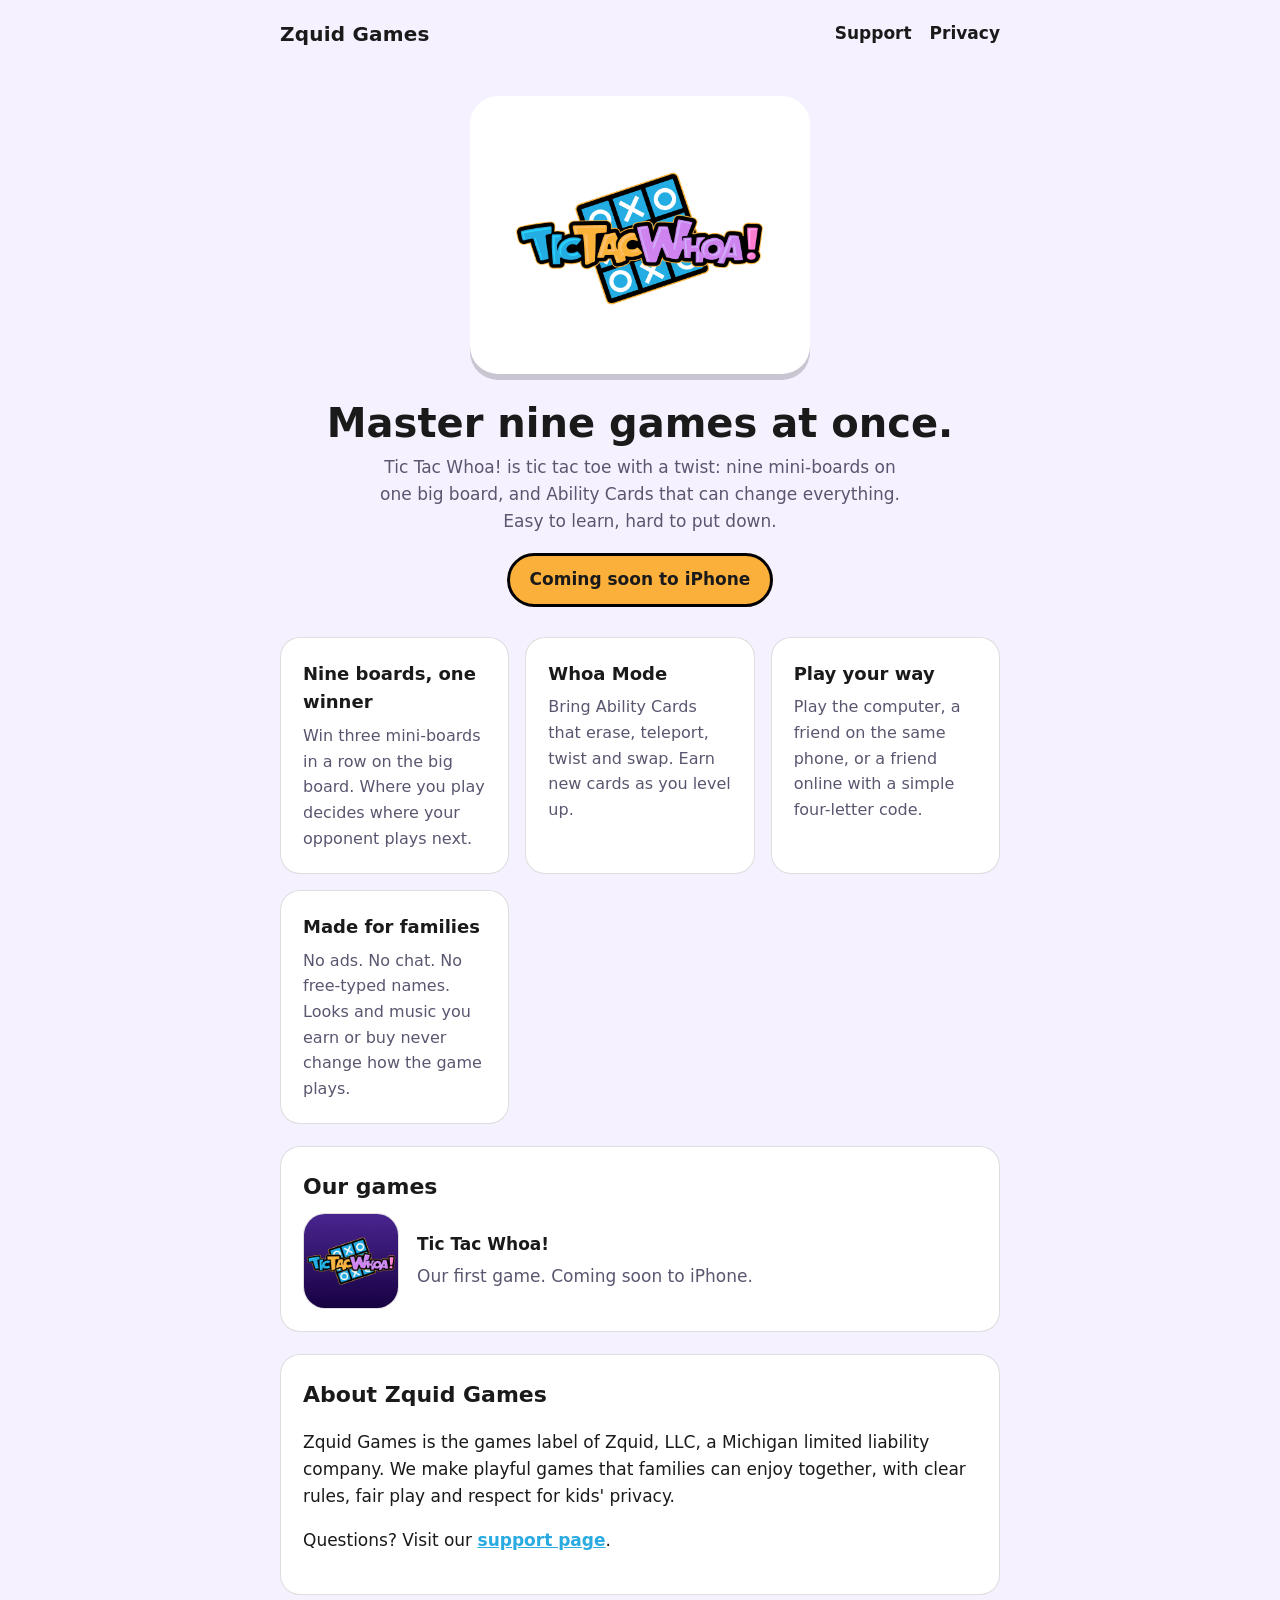
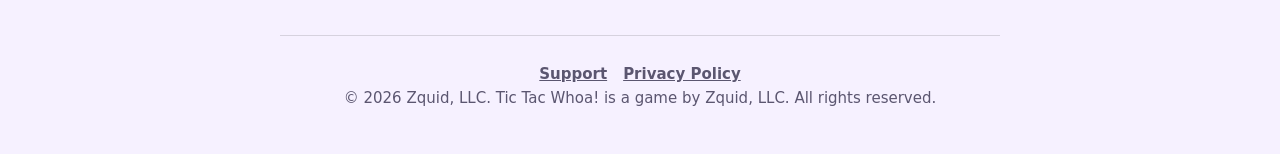
==== index.html @ 89dc0cd0 "Zquid Games website Co-Authored-By: Claude Sonnet 5.5 <noreply@anthropic.com>" ====
<!doctype html>
<html lang="en">
<head>
<meta charset="utf-8">
<meta name="viewport" content="width=device-width, initial-scale=1">
<title>Zquid Games | Tic Tac Whoa!</title>
<meta name="description" content="Zquid Games makes playful games for families. Our first game is Tic Tac Whoa!: nine games of tic tac toe at once, with Ability Cards that change the board.">
<link rel="icon" href="icon.png">
<link rel="stylesheet" href="style.css">
</head>
<body>
<div class="wrap">
  <header class="site">
    <a class="brand" href="index.html">Zquid Games</a>
    <nav><a href="support.html">Support</a><a href="privacy.html">Privacy</a></nav>
  </header>

  <section class="hero">
    <img class="logo" src="logo.png" alt="Tic Tac Whoa!" width="340" height="272">
    <h1>Master nine games at once.</h1>
    <p>Tic Tac Whoa! is tic tac toe with a twist: nine mini-boards on one big board, and Ability Cards that can change everything. Easy to learn, hard to put down.</p>
    <a class="pill" href="support.html">Coming soon to iPhone</a>
  </section>

  <section class="cards">
    <div class="card"><h3>Nine boards, one winner</h3><p>Win three mini-boards in a row on the big board. Where you play decides where your opponent plays next.</p></div>
    <div class="card"><h3>Whoa Mode</h3><p>Bring Ability Cards that erase, teleport, twist and swap. Earn new cards as you level up.</p></div>
    <div class="card"><h3>Play your way</h3><p>Play the computer, a friend on the same phone, or a friend online with a simple four-letter code.</p></div>
    <div class="card"><h3>Made for families</h3><p>No ads. No chat. No free-typed names. Looks and music you earn or buy never change how the game plays.</p></div>
  </section>

  <section class="card">
    <h2>Our games</h2>
    <div class="game">
      <img src="icon.png" alt="Tic Tac Whoa! app icon">
      <div class="text">
        <strong>Tic Tac Whoa!</strong>
        <p>Our first game. Coming soon to iPhone.</p>
      </div>
    </div>
  </section>

  <section class="card">
    <h2>About Zquid Games</h2>
    <p>Zquid Games is the games label of Zquid, LLC, a Michigan limited liability company. We make playful games that families can enjoy together, with clear rules, fair play and respect for kids' privacy.</p>
    <p>Questions? Visit our <a href="support.html">support page</a>.</p>
  </section>

  <footer class="site">
    <div><a href="support.html">Support</a><a href="privacy.html">Privacy Policy</a></div>
    <div>&copy; 2026 Zquid, LLC. Tic Tac Whoa! is a game by Zquid, LLC. All rights reserved.</div>
  </footer>
</div>
</body>
</html>
---- style.css ----
:root {
  --bg: #F6F1FF;
  --card: #FFFFFF;
  --ink: #1A1A1A;
  --muted: #5B5670;
  --blue: #29ABE2;
  --purple: #CD82ED;
  --orange: #FBB03B;
  --pink: #FF7BD0;
  --line: rgba(26, 26, 26, 0.14);
}
@media (prefers-color-scheme: dark) {
  :root {
    --bg: #17131F;
    --card: #231D31;
    --ink: #F4EFFF;
    --muted: #B9B0D0;
    --line: rgba(244, 239, 255, 0.18);
  }
}
* { box-sizing: border-box; }
html { -webkit-text-size-adjust: 100%; }
body {
  margin: 0;
  background: var(--bg);
  color: var(--ink);
  font: 17px/1.6 ui-rounded, "SF Pro Rounded", system-ui, -apple-system, "Segoe UI", Roboto, sans-serif;
}
a { color: var(--blue); font-weight: 700; }
.wrap { max-width: 760px; margin: 0 auto; padding: 0 20px; }
header.site {
  display: flex; align-items: center; justify-content: space-between; gap: 12px;
  padding: 18px 0;
}
header.site .brand { font-weight: 900; font-size: 20px; color: var(--ink); text-decoration: none; letter-spacing: 0.2px; }
header.site nav a { margin-left: 18px; text-decoration: none; color: var(--ink); font-weight: 700; }
header.site nav a:hover { color: var(--blue); }
.hero { text-align: center; padding: 28px 0 8px; }
.hero img.logo {
  width: min(340px, 80%); height: auto;
  background: #FFFFFF; border-radius: 28px; padding: 14px;
  box-shadow: 0 6px 0 rgba(0, 0, 0, 0.18);
}
.hero h1 { font-size: clamp(28px, 6vw, 40px); line-height: 1.15; margin: 18px 0 8px; font-weight: 900; }
.hero p { color: var(--muted); max-width: 540px; margin: 0 auto; }
.pill {
  display: inline-block; margin-top: 18px; padding: 10px 20px; border-radius: 999px;
  background: var(--orange); color: #1A1A1A; font-weight: 900; border: 3px solid #000; text-decoration: none;
}
.card {
  background: var(--card); border: 1px solid var(--line); border-radius: 20px;
  padding: 22px; margin: 22px 0;
}
.card h2 { margin: 0 0 8px; font-size: 22px; }
.cards { display: grid; gap: 16px; grid-template-columns: repeat(auto-fit, minmax(210px, 1fr)); margin: 22px 0; }
.cards .card { margin: 0; }
.cards .card h3 { margin: 0 0 6px; font-size: 18px; }
.cards .card p { margin: 0; color: var(--muted); font-size: 16px; }
.game { display: flex; gap: 18px; align-items: center; flex-wrap: wrap; }
.game img { width: 96px; height: 96px; border-radius: 22px; border: 1px solid var(--line); }
.game .text { flex: 1 1 260px; }
.game .text p { margin: 4px 0 0; color: var(--muted); }
main.page h1 { font-size: 32px; margin: 18px 0 4px; }
main.page h2 { margin-top: 30px; font-size: 22px; }
main.page p, main.page li { color: var(--ink); }
main.page .updated { color: var(--muted); margin-top: 0; }
.notice {
  background: #FFF3D6; color: #3A2A00; border: 2px solid var(--orange);
  border-radius: 14px; padding: 12px 16px; margin: 16px 0; font-weight: 700;
}
footer.site {
  margin-top: 40px; padding: 26px 0 44px; border-top: 1px solid var(--line);
  color: var(--muted); font-size: 15px; text-align: center;
}
footer.site a { color: var(--muted); margin: 0 8px; }
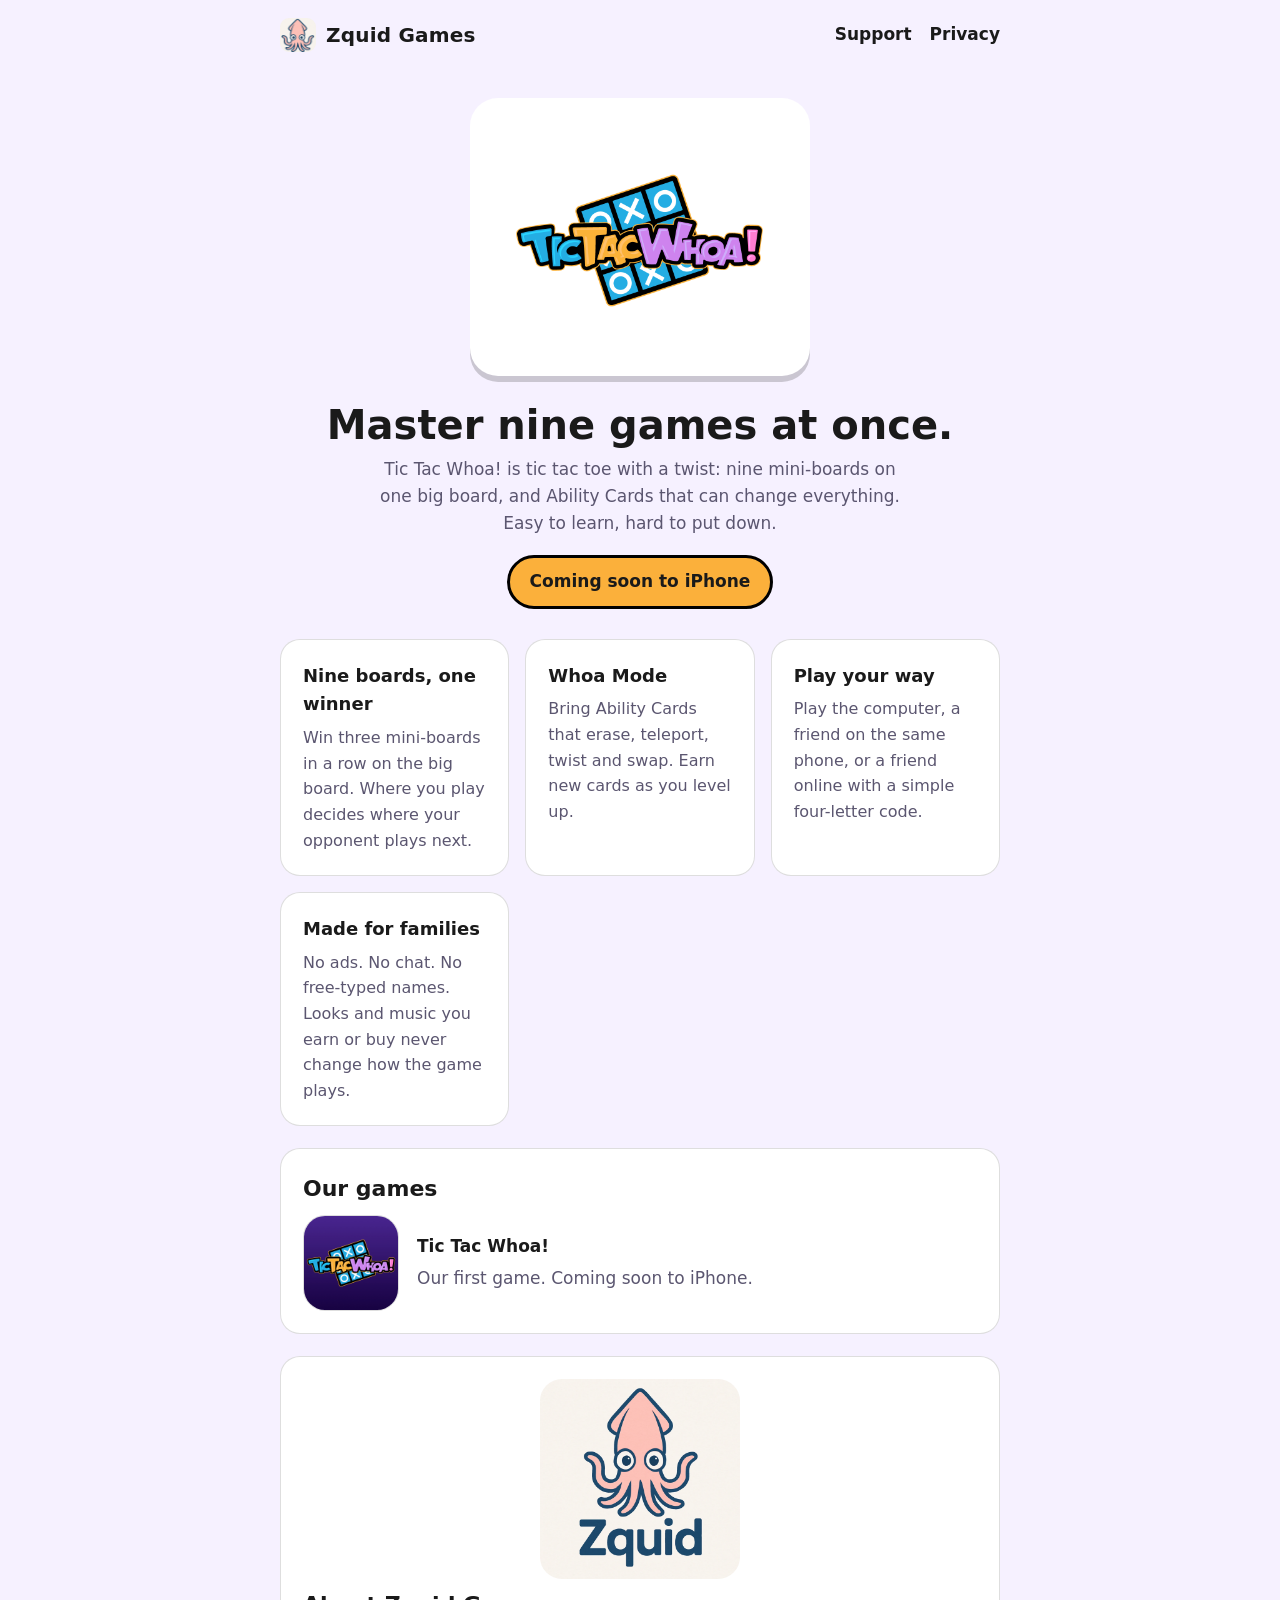
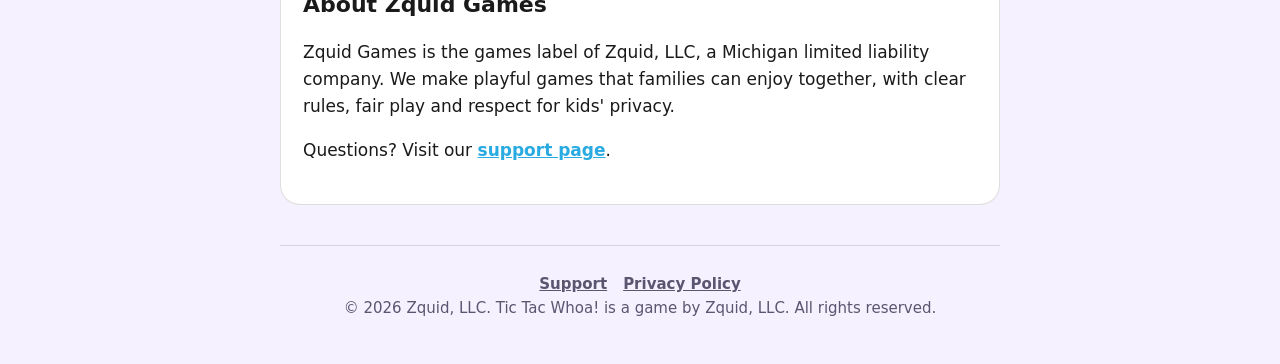
==== commit 6da6001a: "Add the Zquid logo to the website Co-Authored-By: Claude Sonnet 5.5 <noreply@anthropic.com>" ====
--- a/index.html
+++ b/index.html
@@ -5,13 +5,13 @@
 <meta name="viewport" content="width=device-width, initial-scale=1">
 <title>Zquid Games | Tic Tac Whoa!</title>
 <meta name="description" content="Zquid Games makes playful games for families. Our first game is Tic Tac Whoa!: nine games of tic tac toe at once, with Ability Cards that change the board.">
-<link rel="icon" href="icon.png">
+<link rel="icon" href="squid.png">
 <link rel="stylesheet" href="style.css">
 </head>
 <body>
 <div class="wrap">
   <header class="site">
-    <a class="brand" href="index.html">Zquid Games</a>
+    <a class="brand" href="index.html"><img src="squid.png" alt="" width="36" height="34"><span>Zquid Games</span></a>
     <nav><a href="support.html">Support</a><a href="privacy.html">Privacy</a></nav>
   </header>
 
@@ -41,6 +41,7 @@
   </section>
 
   <section class="card">
+    <img class="zquid" src="zquid-logo.png" alt="Zquid, LLC logo: a friendly pink squid" width="200" height="200">
     <h2>About Zquid Games</h2>
     <p>Zquid Games is the games label of Zquid, LLC, a Michigan limited liability company. We make playful games that families can enjoy together, with clear rules, fair play and respect for kids' privacy.</p>
     <p>Questions? Visit our <a href="support.html">support page</a>.</p>
--- a/style.css
+++ b/style.css
@@ -32,7 +32,7 @@
   display: flex; align-items: center; justify-content: space-between; gap: 12px;
   padding: 18px 0;
 }
-header.site .brand { font-weight: 900; font-size: 20px; color: var(--ink); text-decoration: none; letter-spacing: 0.2px; }
+header.site .brand { display: inline-flex; align-items: center; gap: 10px; font-weight: 900; font-size: 20px; color: var(--ink); text-decoration: none; letter-spacing: 0.2px; }
 header.site nav a { margin-left: 18px; text-decoration: none; color: var(--ink); font-weight: 700; }
 header.site nav a:hover { color: var(--blue); }
 .hero { text-align: center; padding: 28px 0 8px; }
@@ -73,3 +73,7 @@
   color: var(--muted); font-size: 15px; text-align: center;
 }
 footer.site a { color: var(--muted); margin: 0 8px; }
+header.site .brand { white-space: nowrap; }
+header.site .brand img { border-radius: 9px; }
+@media (max-width: 420px) { header.site nav a { margin-left: 12px; font-size: 16px; } header.site .brand { font-size: 18px; } }
+img.zquid { display: block; width: 200px; max-width: 60%; height: auto; margin: 0 auto 8px; border-radius: 22px; }
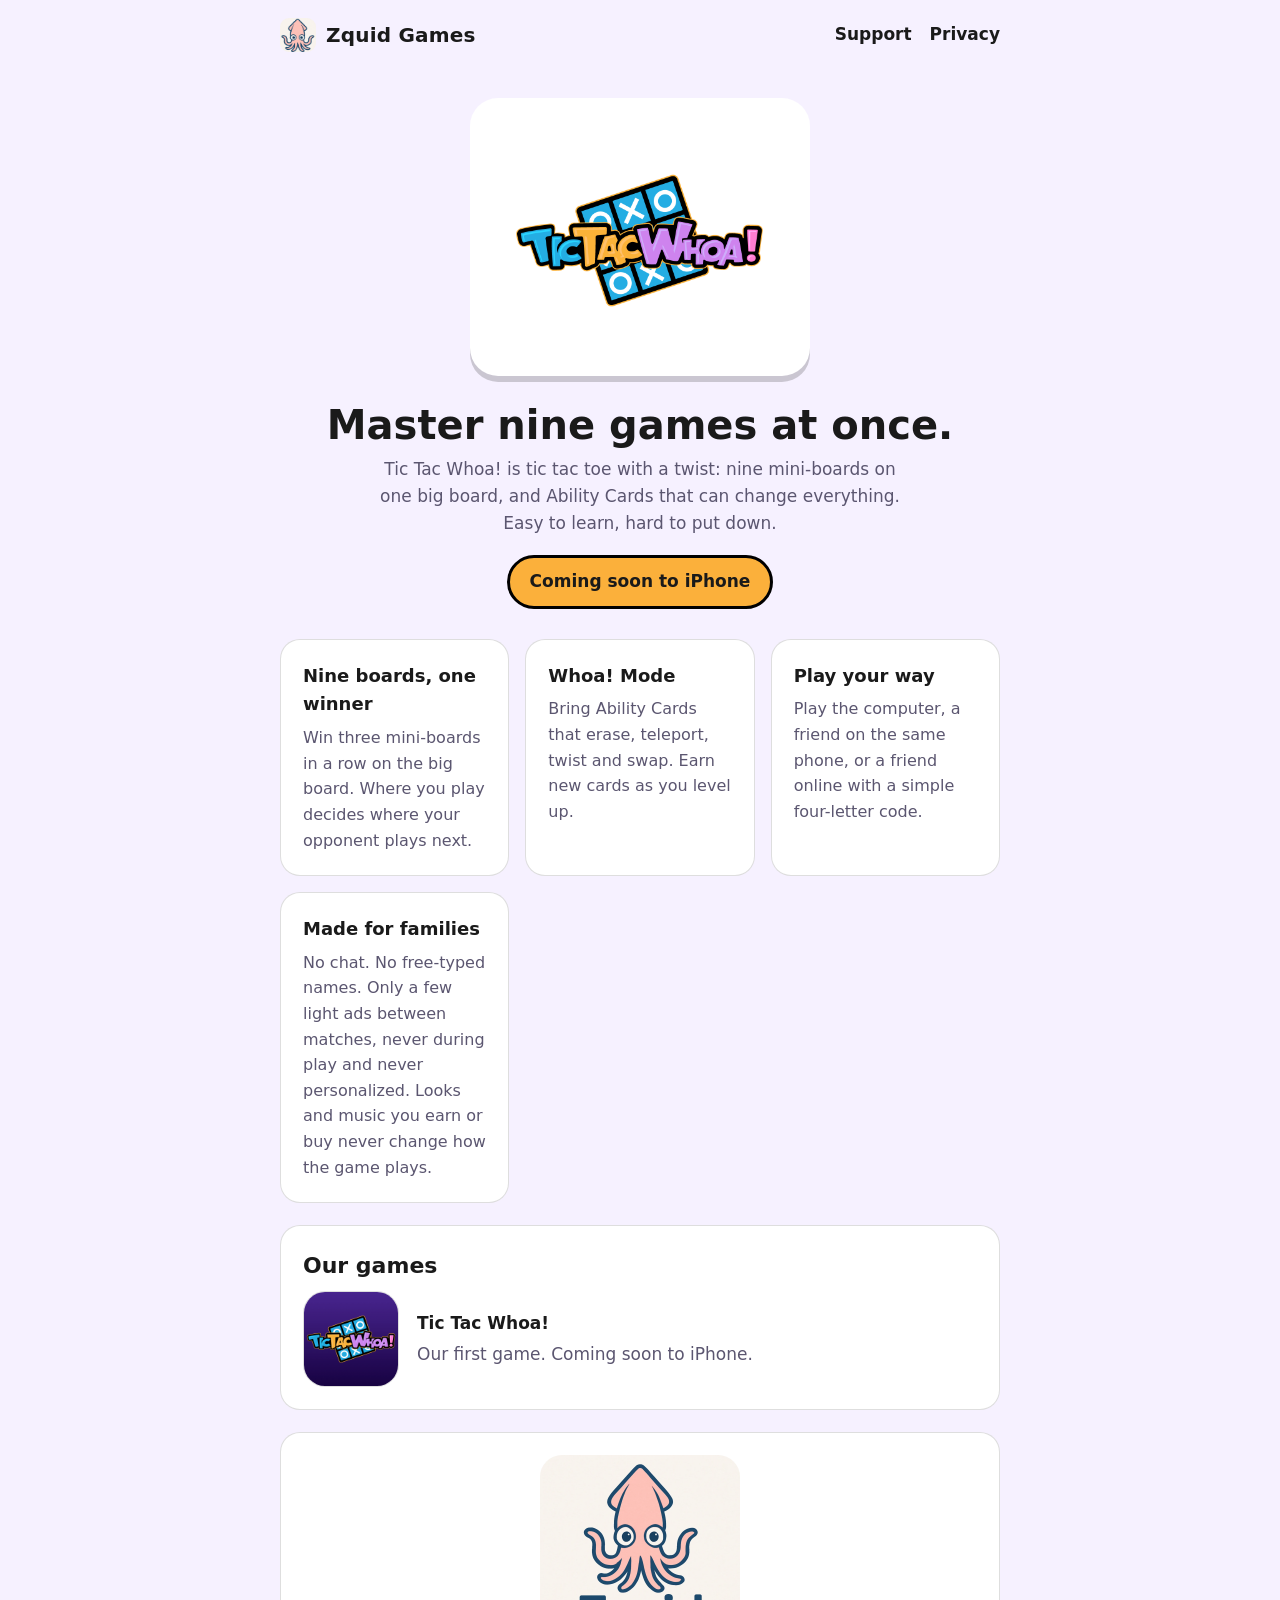
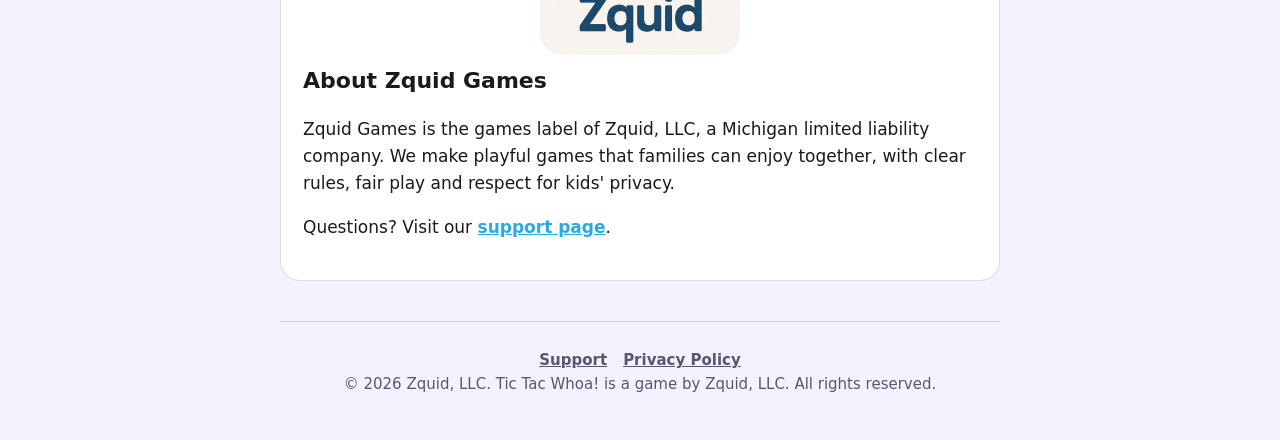
==== commit a5cb1812: "Privacy policy and home page: light ads, anonymous online account; Whoa! Mode and Play Online wordin" ====
--- a/index.html
+++ b/index.html
@@ -24,9 +24,9 @@
 
   <section class="cards">
     <div class="card"><h3>Nine boards, one winner</h3><p>Win three mini-boards in a row on the big board. Where you play decides where your opponent plays next.</p></div>
-    <div class="card"><h3>Whoa Mode</h3><p>Bring Ability Cards that erase, teleport, twist and swap. Earn new cards as you level up.</p></div>
+    <div class="card"><h3>Whoa! Mode</h3><p>Bring Ability Cards that erase, teleport, twist and swap. Earn new cards as you level up.</p></div>
     <div class="card"><h3>Play your way</h3><p>Play the computer, a friend on the same phone, or a friend online with a simple four-letter code.</p></div>
-    <div class="card"><h3>Made for families</h3><p>No ads. No chat. No free-typed names. Looks and music you earn or buy never change how the game plays.</p></div>
+    <div class="card"><h3>Made for families</h3><p>No chat. No free-typed names. Only a few light ads between matches, never during play and never personalized. Looks and music you earn or buy never change how the game plays.</p></div>
   </section>
 
   <section class="card">
